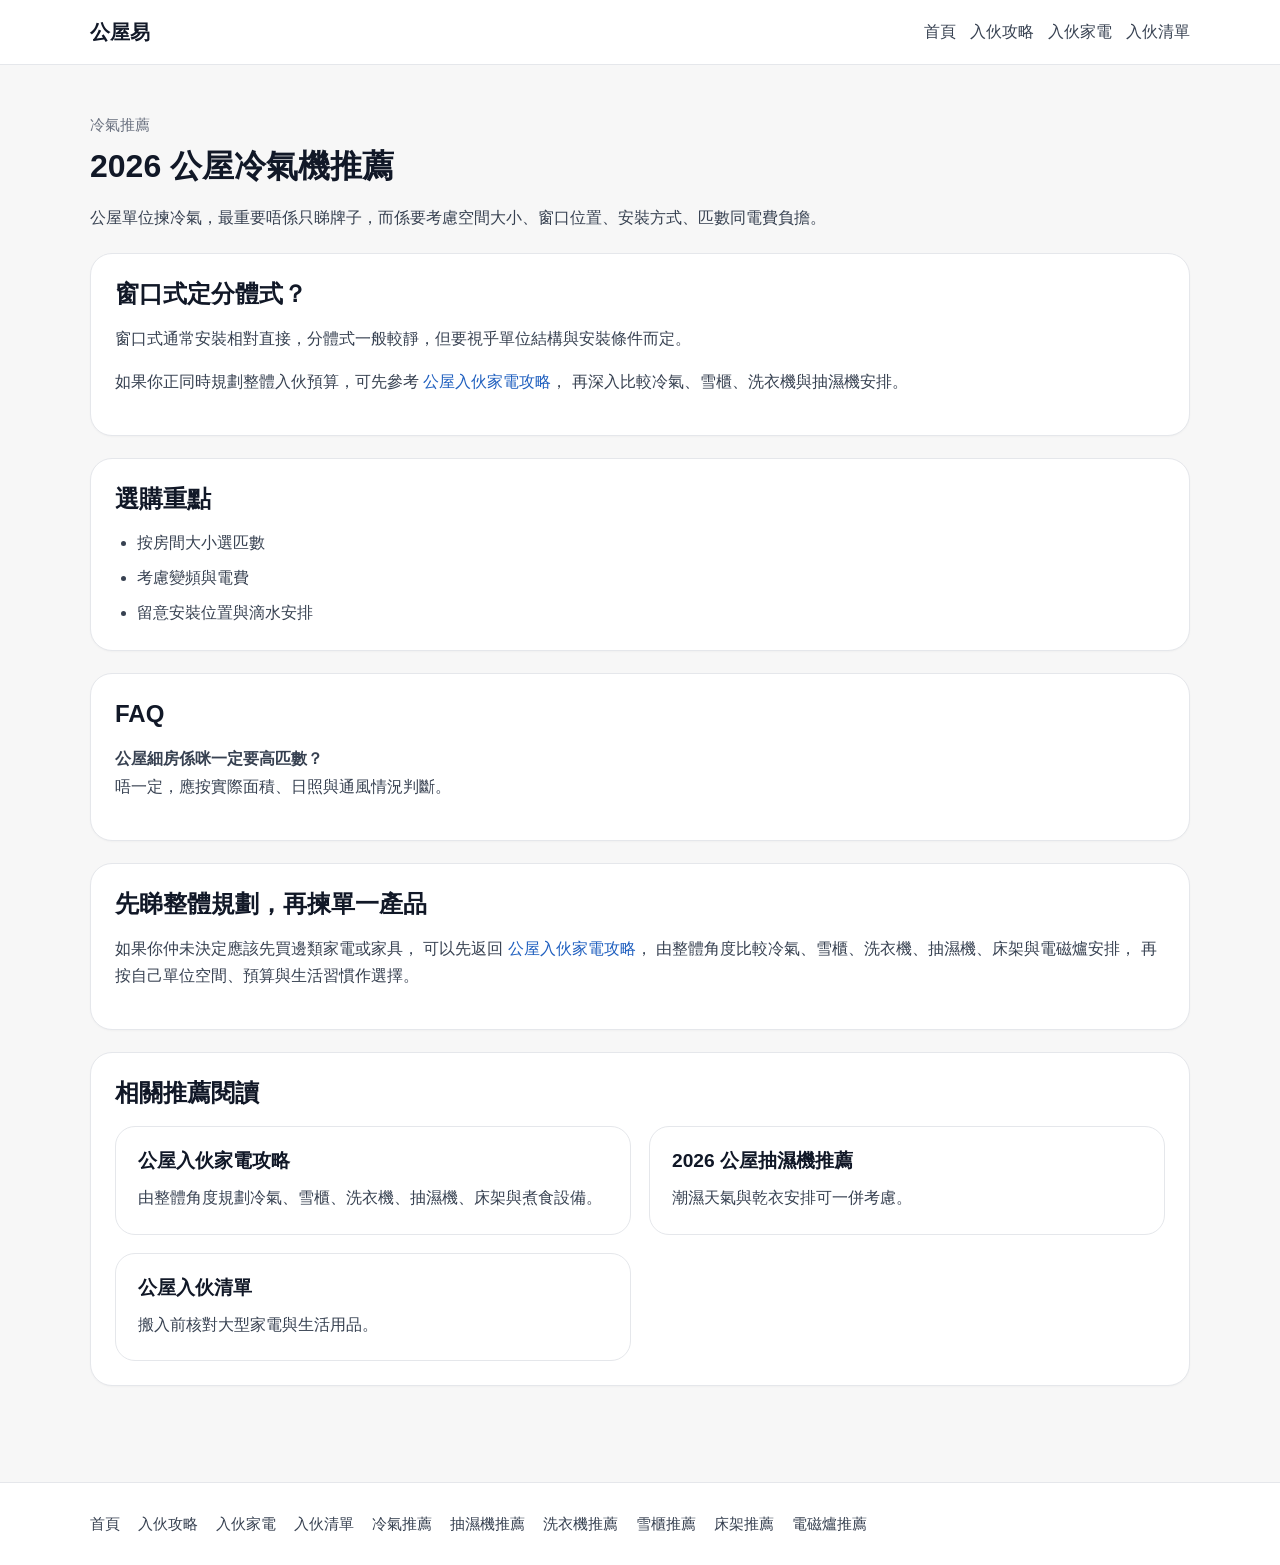
==== best-aircon-guide.html @ 8ed2018b "Add all website pages" ====
<!DOCTYPE html>
<html lang="zh-HK">
<head>
  <meta charset="UTF-8">
  <meta name="viewport" content="width=device-width, initial-scale=1.0">
  <title>2026 公屋冷氣機推薦｜窗口式、分體式、匹數點揀｜公屋易</title>
  <meta name="description" content="整理公屋冷氣機推薦與選購方向，包括窗口式、分體式、匹數、變頻與慳電考慮，協助住戶按空間與預算安排。">
  <link rel="canonical" href="https://oukii.com/best-aircon-guide.html">
  <link rel="stylesheet" href="style.css">
</head>
<body>
  <header class="topbar">
    <div class="container topbar-inner">
      <a href="index.html" class="brand">公屋易</a>
      <button class="menu-toggle" type="button" onclick="toggleMenu()" aria-label="切換選單">☰</button>
      <nav class="nav" id="navLinks">
        <a href="index.html">首頁</a>
        <a href="move-in-guide.html">入伙攻略</a>
        <a href="move-in-appliances.html">入伙家電</a>
        <a href="move-in-checklist.html">入伙清單</a>
      </nav>
    </div>
  </header>

  <main class="section">
    <div class="container">
      <p class="section-label">冷氣推薦</p>
      <h1>2026 公屋冷氣機推薦</h1>
      <p>公屋單位揀冷氣，最重要唔係只睇牌子，而係要考慮空間大小、窗口位置、安裝方式、匹數同電費負擔。</p>

      <section class="card info-card">
        <h2>窗口式定分體式？</h2>
        <p>窗口式通常安裝相對直接，分體式一般較靜，但要視乎單位結構與安裝條件而定。</p>
        <p>
          如果你正同時規劃整體入伙預算，可先參考
          <a href="move-in-appliances.html">公屋入伙家電攻略</a>，
          再深入比較冷氣、雪櫃、洗衣機與抽濕機安排。
        </p>
      </section>

      <section class="card info-card">
        <h2>選購重點</h2>
        <ul>
          <li>按房間大小選匹數</li>
          <li>考慮變頻與電費</li>
          <li>留意安裝位置與滴水安排</li>
        </ul>
      </section>

      <section class="card info-card">
        <h2>FAQ</h2>
        <p><strong>公屋細房係咪一定要高匹數？</strong><br>唔一定，應按實際面積、日照與通風情況判斷。</p>
      </section>

      <section class="card">
        <h2>先睇整體規劃，再揀單一產品</h2>
        <p>
          如果你仲未決定應該先買邊類家電或家具，
          可以先返回 <a href="move-in-appliances.html">公屋入伙家電攻略</a>，
          由整體角度比較冷氣、雪櫃、洗衣機、抽濕機、床架與電磁爐安排，
          再按自己單位空間、預算與生活習慣作選擇。
        </p>
      </section>

      <section class="card related-reading">
        <h2>相關推薦閱讀</h2>
        <div class="link-grid">
          <a class="link-card" href="move-in-appliances.html">
            <h3>公屋入伙家電攻略</h3>
            <p>由整體角度規劃冷氣、雪櫃、洗衣機、抽濕機、床架與煮食設備。</p>
          </a>
          <a class="link-card" href="best-dehumidifier-guide.html">
            <h3>2026 公屋抽濕機推薦</h3>
            <p>潮濕天氣與乾衣安排可一併考慮。</p>
          </a>
          <a class="link-card" href="move-in-checklist.html">
            <h3>公屋入伙清單</h3>
            <p>搬入前核對大型家電與生活用品。</p>
          </a>
        </div>
      </section>
    </div>
  </main>

  <footer class="footer">
    <div class="container">
      <div class="footer-links">
        <a href="index.html">首頁</a>
        <a href="move-in-guide.html">入伙攻略</a>
        <a href="move-in-appliances.html">入伙家電</a>
        <a href="move-in-checklist.html">入伙清單</a>
        <a href="best-aircon-guide.html">冷氣推薦</a>
        <a href="best-dehumidifier-guide.html">抽濕機推薦</a>
        <a href="best-washing-machine-guide.html">洗衣機推薦</a>
        <a href="best-fridge-guide.html">雪櫃推薦</a>
        <a href="best-bed-guide.html">床架推薦</a>
        <a href="best-induction-cooker-guide.html">電磁爐推薦</a>
      </div>
    </div>
  </footer>

  <script src="script.js"></script>
</body>
</html>
---- style.css ----
* {
  box-sizing: border-box;
}

body {
  margin: 0;
  font-family: "Noto Sans TC", "PingFang TC", "Microsoft JhengHei", sans-serif;
  background: #f7f7f7;
  color: #222;
  line-height: 1.7;
}

a {
  color: #1f5fbf;
  text-decoration: none;
}

a:hover {
  text-decoration: underline;
}

.container {
  width: min(1100px, 92%);
  margin: 0 auto;
}

.topbar {
  background: #ffffff;
  border-bottom: 1px solid #e5e7eb;
  position: sticky;
  top: 0;
  z-index: 100;
}

.topbar-inner {
  display: flex;
  align-items: center;
  justify-content: space-between;
  gap: 16px;
  min-height: 64px;
}

.brand {
  font-size: 1.25rem;
  font-weight: 700;
  color: #111827;
}

.nav {
  display: flex;
  flex-wrap: wrap;
  gap: 14px;
}

.nav a {
  color: #374151;
  font-weight: 500;
}

.menu-toggle {
  display: none;
  border: 1px solid #d1d5db;
  background: #fff;
  border-radius: 10px;
  padding: 8px 12px;
  cursor: pointer;
}

.section {
  padding: 32px 0 56px;
}

.section-label {
  color: #6b7280;
  font-size: 0.95rem;
  margin-bottom: 8px;
}

h1, h2, h3 {
  line-height: 1.3;
  color: #111827;
  margin-top: 0;
}

h1 {
  font-size: 2rem;
  margin-bottom: 16px;
}

h2 {
  font-size: 1.5rem;
  margin-bottom: 14px;
}

h3 {
  font-size: 1.2rem;
  margin-bottom: 10px;
}

p, li {
  font-size: 1rem;
  color: #374151;
}

.card {
  background: #ffffff;
  border: 1px solid #e5e7eb;
  border-radius: 22px;
  padding: 24px;
  margin-top: 22px;
  box-shadow: 0 1px 2px rgba(0, 0, 0, 0.03);
}

.info-card ul,
.info-card ol {
  padding-left: 1.4rem;
  margin: 0;
}

.info-card li + li {
  margin-top: 8px;
}

.link-grid {
  display: grid;
  grid-template-columns: repeat(2, minmax(0, 1fr));
  gap: 18px;
  margin-top: 16px;
}

.link-card {
  display: block;
  background: #fff;
  border: 1px solid #e5e7eb;
  border-radius: 20px;
  padding: 22px;
  transition: transform 0.15s ease, box-shadow 0.15s ease, border-color 0.15s ease;
  min-width: 0;
}

.link-card:hover {
  transform: translateY(-2px);
  box-shadow: 0 6px 18px rgba(0, 0, 0, 0.06);
  border-color: #cbd5e1;
  text-decoration: none;
}

.link-card h3 {
  margin-bottom: 10px;
  word-break: break-word;
}

.link-card p {
  margin: 0;
  word-break: break-word;
}

.related-reading .link-grid {
  margin-top: 18px;
}

.footer {
  background: #ffffff;
  border-top: 1px solid #e5e7eb;
  margin-top: 40px;
  padding: 28px 0;
}

.footer-links {
  display: flex;
  flex-wrap: wrap;
  gap: 12px 18px;
}

.footer-links a {
  color: #374151;
  font-size: 0.95rem;
}

img {
  max-width: 100%;
  height: auto;
  display: block;
}

@media (max-width: 900px) {
  .link-grid {
    grid-template-columns: 1fr;
  }
}

@media (max-width: 768px) {
  .topbar-inner {
    flex-wrap: wrap;
    align-items: flex-start;
    padding: 10px 0;
  }

  .menu-toggle {
    display: inline-block;
  }

  .nav {
    display: none;
    width: 100%;
    flex-direction: column;
    gap: 10px;
    padding-bottom: 10px;
  }

  .nav.show {
    display: flex;
  }

  h1 {
    font-size: 1.7rem;
  }

  h2 {
    font-size: 1.3rem;
  }

  .card,
  .link-card {
    padding: 18px;
  }

  .container {
    width: min(100%, 94%);
  }
}
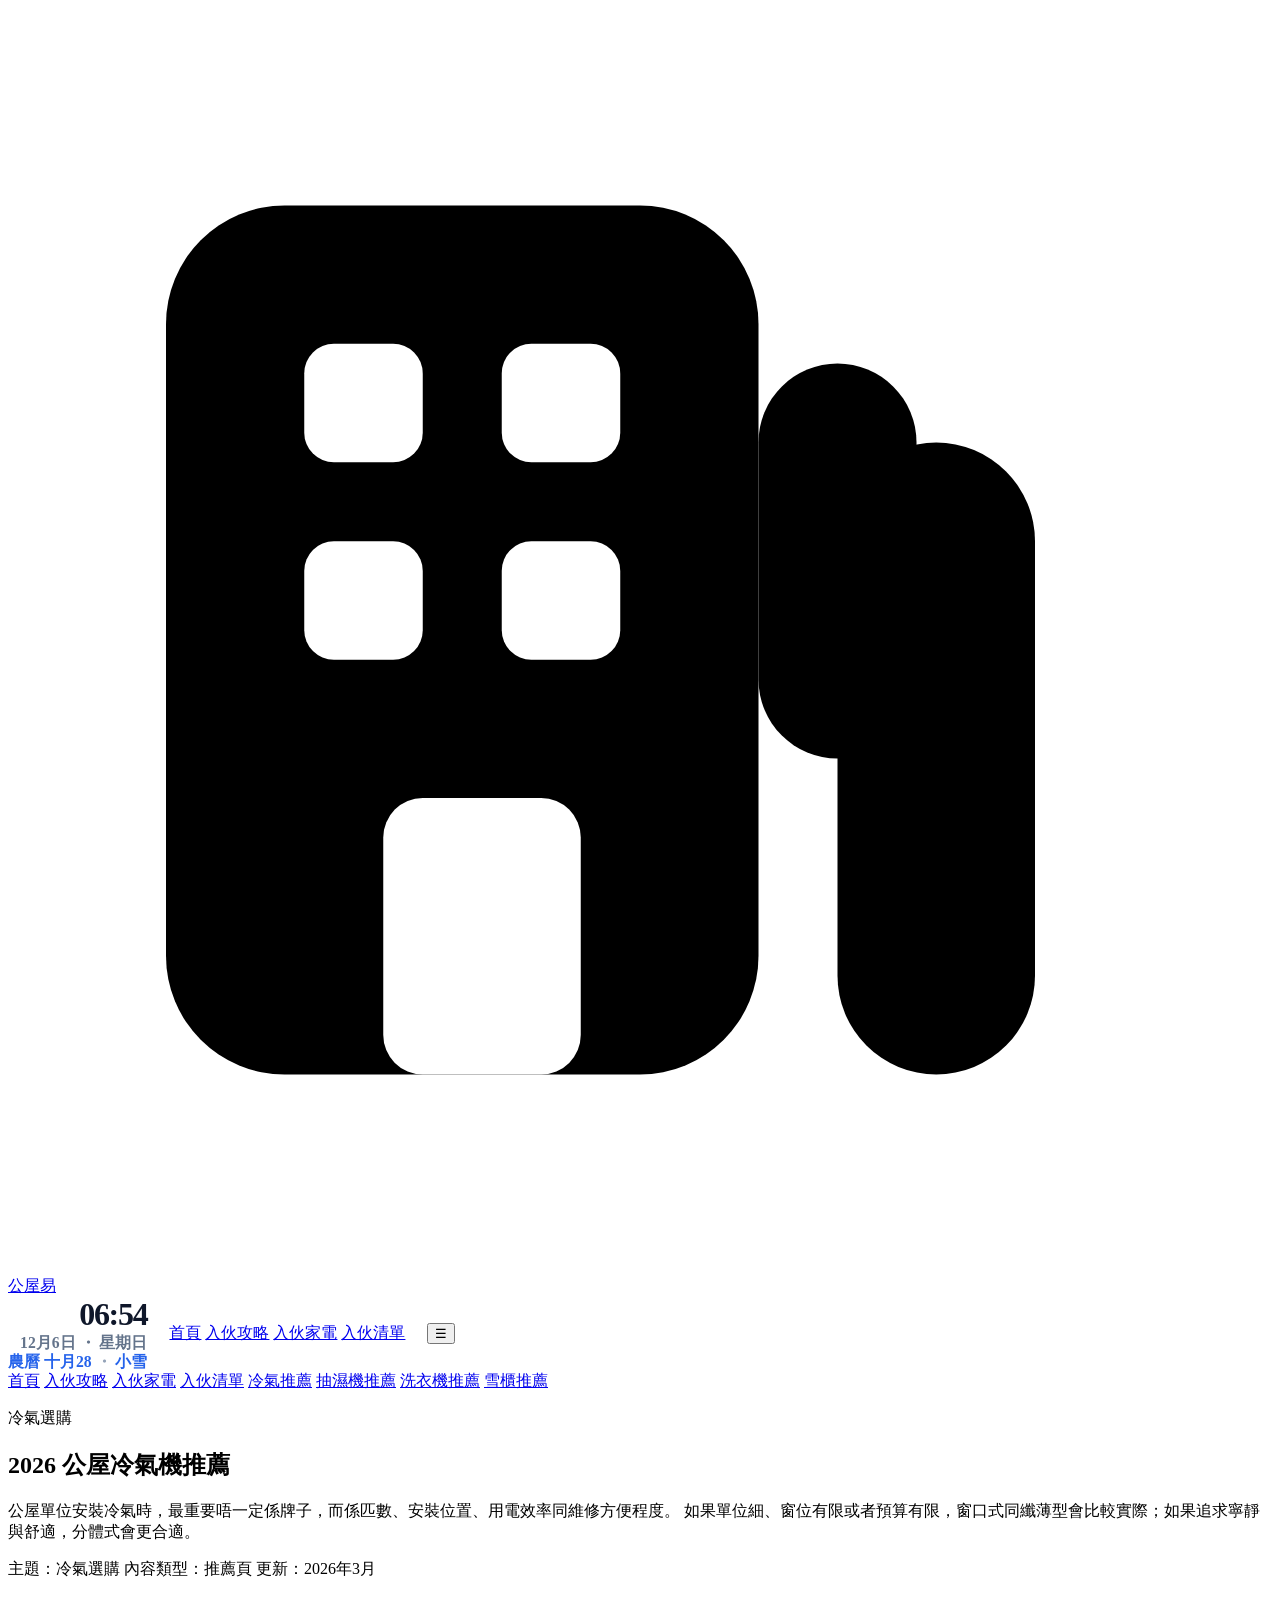
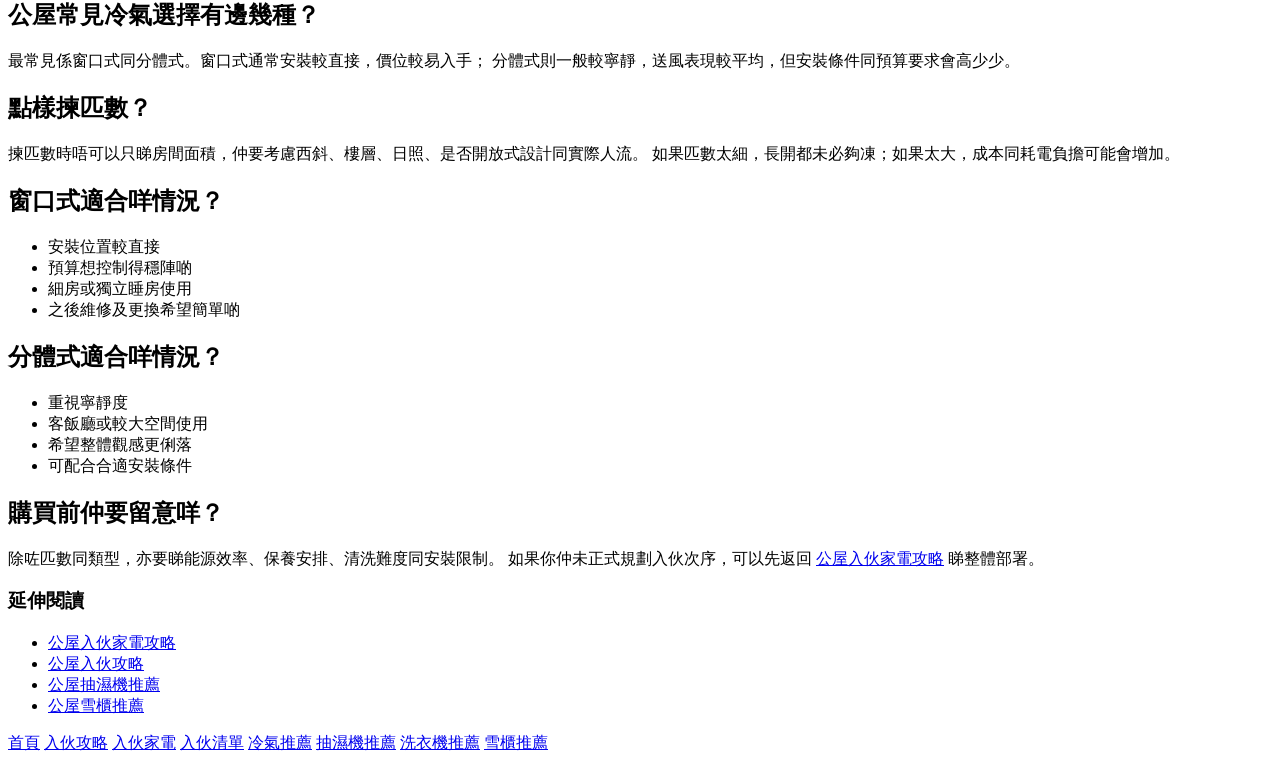
==== commit 079ebf2c: "Update website" ====
--- a/best-aircon-guide.html
+++ b/best-aircon-guide.html
@@ -3,86 +3,140 @@
 <head>
   <meta charset="UTF-8">
   <meta name="viewport" content="width=device-width, initial-scale=1.0">
-  <title>2026 公屋冷氣機推薦｜窗口式、分體式、匹數點揀｜公屋易</title>
-  <meta name="description" content="整理公屋冷氣機推薦與選購方向，包括窗口式、分體式、匹數、變頻與慳電考慮，協助住戶按空間與預算安排。">
+  <title>2026 公屋冷氣機推薦｜公屋易</title>
+  <meta name="description" content="整理適合香港公屋單位的冷氣機選購方向，包括窗口式、分體式、匹數、變頻與安裝考慮，方便按空間與預算比較。">
   <link rel="canonical" href="https://oukii.com/best-aircon-guide.html">
   <link rel="stylesheet" href="style.css">
 </head>
 <body>
-  <header class="topbar">
-    <div class="container topbar-inner">
-      <a href="index.html" class="brand">公屋易</a>
-      <button class="menu-toggle" type="button" onclick="toggleMenu()" aria-label="切換選單">☰</button>
-      <nav class="nav" id="navLinks">
-        <a href="index.html">首頁</a>
-        <a href="move-in-guide.html">入伙攻略</a>
-        <a href="move-in-appliances.html">入伙家電</a>
-        <a href="move-in-checklist.html">入伙清單</a>
-      </nav>
+  <header class="site-header">
+    <div class="container header-inner">
+      <a href="index.html" class="site-brand" aria-label="公屋易首頁">
+        <span class="brand-icon" aria-hidden="true">
+          <svg viewBox="0 0 64 64" role="img">
+            <rect x="8" y="10" width="30" height="44" rx="6"></rect>
+            <rect x="15" y="17" width="6" height="6" rx="1.5" fill="white"></rect>
+            <rect x="25" y="17" width="6" height="6" rx="1.5" fill="white"></rect>
+            <rect x="15" y="27" width="6" height="6" rx="1.5" fill="white"></rect>
+            <rect x="25" y="27" width="6" height="6" rx="1.5" fill="white"></rect>
+            <rect x="19" y="40" width="10" height="14" rx="2" fill="white"></rect>
+            <rect x="42" y="22" width="10" height="32" rx="5"></rect>
+            <rect x="38" y="18" width="8" height="20" rx="4"></rect>
+          </svg>
+        </span>
+        <span class="brand-text">公屋易</span>
+      </a>
+
+      <div class="header-right">
+        <div class="header-datetime" aria-label="日期與時間資訊">
+          <div class="datetime-time" id="hkTime">01:42</div>
+          <div class="datetime-date-line">
+            <span id="solarDate">3月12日</span>
+            <span>・</span>
+            <span id="weekday">星期四</span>
+          </div>
+          <div class="datetime-lunar-line">
+            <span id="lunarDate">農曆 正月廿四</span>
+            <span class="solar-term-dot">・</span>
+            <span id="solarTerm">驚蟄</span>
+          </div>
+        </div>
+
+        <nav class="desktop-nav" aria-label="主要導航">
+          <a href="index.html">首頁</a>
+          <a href="move-in-guide.html">入伙攻略</a>
+          <a href="move-in-appliances.html">入伙家電</a>
+          <a href="move-in-checklist.html">入伙清單</a>
+        </nav>
+
+        <button class="menu-toggle" type="button" onclick="toggleMenu()" aria-label="切換選單">☰</button>
+      </div>
     </div>
+
+    <nav class="mobile-nav" id="mobileNav" aria-label="手機導航">
+      <a href="index.html">首頁</a>
+      <a href="move-in-guide.html">入伙攻略</a>
+      <a href="move-in-appliances.html">入伙家電</a>
+      <a href="move-in-checklist.html">入伙清單</a>
+      <a href="best-aircon-guide.html">冷氣推薦</a>
+      <a href="best-dehumidifier-guide.html">抽濕機推薦</a>
+      <a href="best-washing-machine-guide.html">洗衣機推薦</a>
+      <a href="best-fridge-guide.html">雪櫃推薦</a>
+    </nav>
   </header>
 
-  <main class="section">
-    <div class="container">
-      <p class="section-label">冷氣推薦</p>
-      <h1>2026 公屋冷氣機推薦</h1>
-      <p>公屋單位揀冷氣，最重要唔係只睇牌子，而係要考慮空間大小、窗口位置、安裝方式、匹數同電費負擔。</p>
+  <main>
+    <section class="page-hero">
+      <div class="container article-shell">
+        <p class="page-kicker">冷氣選購</p>
+        <h1 class="page-title">2026 公屋冷氣機推薦</h1>
+        <p class="page-summary">
+          公屋單位安裝冷氣時，最重要唔一定係牌子，而係匹數、安裝位置、用電效率同維修方便程度。
+          如果單位細、窗位有限或者預算有限，窗口式同纖薄型會比較實際；如果追求寧靜與舒適，分體式會更合適。
+        </p>
 
-      <section class="card info-card">
-        <h2>窗口式定分體式？</h2>
-        <p>窗口式通常安裝相對直接，分體式一般較靜，但要視乎單位結構與安裝條件而定。</p>
-        <p>
-          如果你正同時規劃整體入伙預算，可先參考
-          <a href="move-in-appliances.html">公屋入伙家電攻略</a>，
-          再深入比較冷氣、雪櫃、洗衣機與抽濕機安排。
-        </p>
-      </section>
+        <div class="page-meta">
+          <span class="meta-pill">主題：冷氣選購</span>
+          <span class="meta-pill">內容類型：推薦頁</span>
+          <span class="meta-pill">更新：2026年3月</span>
+        </div>
+      </div>
+    </section>
 
-      <section class="card info-card">
-        <h2>選購重點</h2>
-        <ul>
-          <li>按房間大小選匹數</li>
-          <li>考慮變頻與電費</li>
-          <li>留意安裝位置與滴水安排</li>
-        </ul>
-      </section>
+    <section class="article-section">
+      <div class="container article-shell">
+        <article class="article-card">
+          <h2>公屋常見冷氣選擇有邊幾種？</h2>
+          <p>
+            最常見係窗口式同分體式。窗口式通常安裝較直接，價位較易入手；
+            分體式則一般較寧靜，送風表現較平均，但安裝條件同預算要求會高少少。
+          </p>
 
-      <section class="card info-card">
-        <h2>FAQ</h2>
-        <p><strong>公屋細房係咪一定要高匹數？</strong><br>唔一定，應按實際面積、日照與通風情況判斷。</p>
-      </section>
+          <h2>點樣揀匹數？</h2>
+          <p>
+            揀匹數時唔可以只睇房間面積，仲要考慮西斜、樓層、日照、是否開放式設計同實際人流。
+            如果匹數太細，長開都未必夠凍；如果太大，成本同耗電負擔可能會增加。
+          </p>
 
-      <section class="card">
-        <h2>先睇整體規劃，再揀單一產品</h2>
-        <p>
-          如果你仲未決定應該先買邊類家電或家具，
-          可以先返回 <a href="move-in-appliances.html">公屋入伙家電攻略</a>，
-          由整體角度比較冷氣、雪櫃、洗衣機、抽濕機、床架與電磁爐安排，
-          再按自己單位空間、預算與生活習慣作選擇。
-        </p>
-      </section>
+          <h2>窗口式適合咩情況？</h2>
+          <ul>
+            <li>安裝位置較直接</li>
+            <li>預算想控制得穩陣啲</li>
+            <li>細房或獨立睡房使用</li>
+            <li>之後維修及更換希望簡單啲</li>
+          </ul>
 
-      <section class="card related-reading">
-        <h2>相關推薦閱讀</h2>
-        <div class="link-grid">
-          <a class="link-card" href="move-in-appliances.html">
-            <h3>公屋入伙家電攻略</h3>
-            <p>由整體角度規劃冷氣、雪櫃、洗衣機、抽濕機、床架與煮食設備。</p>
-          </a>
-          <a class="link-card" href="best-dehumidifier-guide.html">
-            <h3>2026 公屋抽濕機推薦</h3>
-            <p>潮濕天氣與乾衣安排可一併考慮。</p>
-          </a>
-          <a class="link-card" href="move-in-checklist.html">
-            <h3>公屋入伙清單</h3>
-            <p>搬入前核對大型家電與生活用品。</p>
-          </a>
-        </div>
-      </section>
-    </div>
+          <h2>分體式適合咩情況？</h2>
+          <ul>
+            <li>重視寧靜度</li>
+            <li>客飯廳或較大空間使用</li>
+            <li>希望整體觀感更俐落</li>
+            <li>可配合合適安裝條件</li>
+          </ul>
+
+          <h2>購買前仲要留意咩？</h2>
+          <p>
+            除咗匹數同類型，亦要睇能源效率、保養安排、清洗難度同安裝限制。
+            如果你仲未正式規劃入伙次序，可以先返回
+            <a href="move-in-appliances.html">公屋入伙家電攻略</a>
+            睇整體部署。
+          </p>
+        </article>
+
+        <aside class="related-card">
+          <h3>延伸閱讀</h3>
+          <ul>
+            <li><a href="move-in-appliances.html">公屋入伙家電攻略</a></li>
+            <li><a href="move-in-guide.html">公屋入伙攻略</a></li>
+            <li><a href="best-dehumidifier-guide.html">公屋抽濕機推薦</a></li>
+            <li><a href="best-fridge-guide.html">公屋雪櫃推薦</a></li>
+          </ul>
+        </aside>
+      </div>
+    </section>
   </main>
 
-  <footer class="footer">
+  <footer class="site-footer">
     <div class="container">
       <div class="footer-links">
         <a href="index.html">首頁</a>
@@ -93,8 +147,6 @@
         <a href="best-dehumidifier-guide.html">抽濕機推薦</a>
         <a href="best-washing-machine-guide.html">洗衣機推薦</a>
         <a href="best-fridge-guide.html">雪櫃推薦</a>
-        <a href="best-bed-guide.html">床架推薦</a>
-        <a href="best-induction-cooker-guide.html">電磁爐推薦</a>
       </div>
     </div>
   </footer>
--- a/style.css
+++ b/style.css
@@ -1,231 +1,41 @@
-* {
-  box-sizing: border-box;
+.header-right {
+  display: flex;
+  align-items: center;
+  gap: 22px;
 }
 
-body {
-  margin: 0;
-  font-family: "Noto Sans TC", "PingFang TC", "Microsoft JhengHei", sans-serif;
-  background: #f7f7f7;
-  color: #222;
-  line-height: 1.7;
+.header-datetime {
+  text-align: right;
+  line-height: 1.1;
 }
 
-a {
-  color: #1f5fbf;
-  text-decoration: none;
+.datetime-time {
+  font-size: 2rem;
+  font-weight: 900;
+  color: #0f172a;
+  letter-spacing: -0.04em;
 }
 
-a:hover {
-  text-decoration: underline;
+.datetime-date-line {
+  margin-top: 2px;
+  color: #64748b;
+  font-size: 0.98rem;
+  font-weight: 600;
 }
 
-.container {
-  width: min(1100px, 92%);
-  margin: 0 auto;
+.datetime-lunar-line {
+  margin-top: 2px;
+  color: #2563eb;
+  font-size: 0.98rem;
+  font-weight: 700;
 }
 
-.topbar {
-  background: #ffffff;
-  border-bottom: 1px solid #e5e7eb;
-  position: sticky;
-  top: 0;
-  z-index: 100;
+.solar-term-dot {
+  color: #94a3b8;
 }
 
-.topbar-inner {
-  display: flex;
-  align-items: center;
-  justify-content: space-between;
-  gap: 16px;
-  min-height: 64px;
-}
-
-.brand {
-  font-size: 1.25rem;
-  font-weight: 700;
-  color: #111827;
-}
-
-.nav {
-  display: flex;
-  flex-wrap: wrap;
-  gap: 14px;
-}
-
-.nav a {
-  color: #374151;
-  font-weight: 500;
-}
-
-.menu-toggle {
-  display: none;
-  border: 1px solid #d1d5db;
-  background: #fff;
-  border-radius: 10px;
-  padding: 8px 12px;
-  cursor: pointer;
-}
-
-.section {
-  padding: 32px 0 56px;
-}
-
-.section-label {
-  color: #6b7280;
-  font-size: 0.95rem;
-  margin-bottom: 8px;
-}
-
-h1, h2, h3 {
-  line-height: 1.3;
-  color: #111827;
-  margin-top: 0;
-}
-
-h1 {
-  font-size: 2rem;
-  margin-bottom: 16px;
-}
-
-h2 {
-  font-size: 1.5rem;
-  margin-bottom: 14px;
-}
-
-h3 {
-  font-size: 1.2rem;
-  margin-bottom: 10px;
-}
-
-p, li {
-  font-size: 1rem;
-  color: #374151;
-}
-
-.card {
-  background: #ffffff;
-  border: 1px solid #e5e7eb;
-  border-radius: 22px;
-  padding: 24px;
-  margin-top: 22px;
-  box-shadow: 0 1px 2px rgba(0, 0, 0, 0.03);
-}
-
-.info-card ul,
-.info-card ol {
-  padding-left: 1.4rem;
-  margin: 0;
-}
-
-.info-card li + li {
-  margin-top: 8px;
-}
-
-.link-grid {
-  display: grid;
-  grid-template-columns: repeat(2, minmax(0, 1fr));
-  gap: 18px;
-  margin-top: 16px;
-}
-
-.link-card {
-  display: block;
-  background: #fff;
-  border: 1px solid #e5e7eb;
-  border-radius: 20px;
-  padding: 22px;
-  transition: transform 0.15s ease, box-shadow 0.15s ease, border-color 0.15s ease;
-  min-width: 0;
-}
-
-.link-card:hover {
-  transform: translateY(-2px);
-  box-shadow: 0 6px 18px rgba(0, 0, 0, 0.06);
-  border-color: #cbd5e1;
-  text-decoration: none;
-}
-
-.link-card h3 {
-  margin-bottom: 10px;
-  word-break: break-word;
-}
-
-.link-card p {
-  margin: 0;
-  word-break: break-word;
-}
-
-.related-reading .link-grid {
-  margin-top: 18px;
-}
-
-.footer {
-  background: #ffffff;
-  border-top: 1px solid #e5e7eb;
-  margin-top: 40px;
-  padding: 28px 0;
-}
-
-.footer-links {
-  display: flex;
-  flex-wrap: wrap;
-  gap: 12px 18px;
-}
-
-.footer-links a {
-  color: #374151;
-  font-size: 0.95rem;
-}
-
-img {
-  max-width: 100%;
-  height: auto;
-  display: block;
-}
-
-@media (max-width: 900px) {
-  .link-grid {
-    grid-template-columns: 1fr;
+@media (max-width: 980px) {
+  .header-datetime {
+    display: none;
   }
 }
-
-@media (max-width: 768px) {
-  .topbar-inner {
-    flex-wrap: wrap;
-    align-items: flex-start;
-    padding: 10px 0;
-  }
-
-  .menu-toggle {
-    display: inline-block;
-  }
-
-  .nav {
-    display: none;
-    width: 100%;
-    flex-direction: column;
-    gap: 10px;
-    padding-bottom: 10px;
-  }
-
-  .nav.show {
-    display: flex;
-  }
-
-  h1 {
-    font-size: 1.7rem;
-  }
-
-  h2 {
-    font-size: 1.3rem;
-  }
-
-  .card,
-  .link-card {
-    padding: 18px;
-  }
-
-  .container {
-    width: min(100%, 94%);
-  }
-}
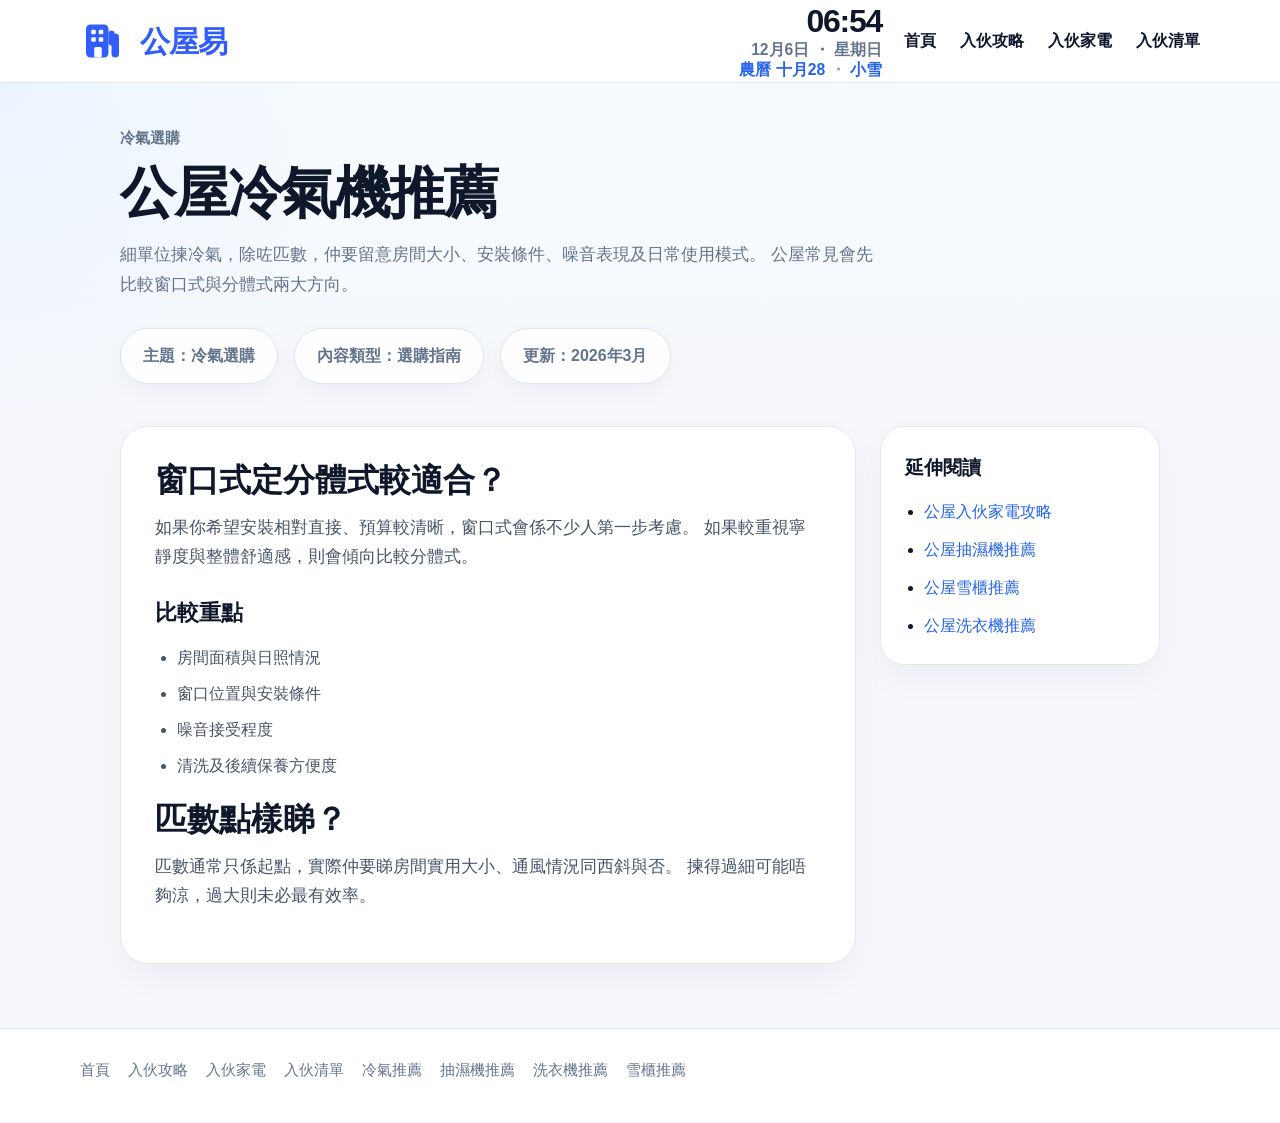
==== commit 8e044363: "Add remaining pages and final script" ====
--- a/best-aircon-guide.html
+++ b/best-aircon-guide.html
@@ -4,7 +4,7 @@
   <meta charset="UTF-8">
   <meta name="viewport" content="width=device-width, initial-scale=1.0">
   <title>2026 公屋冷氣機推薦｜公屋易</title>
-  <meta name="description" content="整理適合香港公屋單位的冷氣機選購方向，包括窗口式、分體式、匹數、變頻與安裝考慮，方便按空間與預算比較。">
+  <meta name="description" content="整理公屋冷氣機選購方向，了解窗口式與分體式、匹數、安裝與細單位使用重點。">
   <link rel="canonical" href="https://oukii.com/best-aircon-guide.html">
   <link rel="stylesheet" href="style.css">
 </head>
@@ -13,16 +13,7 @@
     <div class="container header-inner">
       <a href="index.html" class="site-brand" aria-label="公屋易首頁">
         <span class="brand-icon" aria-hidden="true">
-          <svg viewBox="0 0 64 64" role="img">
-            <rect x="8" y="10" width="30" height="44" rx="6"></rect>
-            <rect x="15" y="17" width="6" height="6" rx="1.5" fill="white"></rect>
-            <rect x="25" y="17" width="6" height="6" rx="1.5" fill="white"></rect>
-            <rect x="15" y="27" width="6" height="6" rx="1.5" fill="white"></rect>
-            <rect x="25" y="27" width="6" height="6" rx="1.5" fill="white"></rect>
-            <rect x="19" y="40" width="10" height="14" rx="2" fill="white"></rect>
-            <rect x="42" y="22" width="10" height="32" rx="5"></rect>
-            <rect x="38" y="18" width="8" height="20" rx="4"></rect>
-          </svg>
+          <img src="logo.svg" alt="公屋易標誌">
         </span>
         <span class="brand-text">公屋易</span>
       </a>
@@ -69,15 +60,15 @@
     <section class="page-hero">
       <div class="container article-shell">
         <p class="page-kicker">冷氣選購</p>
-        <h1 class="page-title">2026 公屋冷氣機推薦</h1>
+        <h1 class="page-title">公屋冷氣機推薦</h1>
         <p class="page-summary">
-          公屋單位安裝冷氣時，最重要唔一定係牌子，而係匹數、安裝位置、用電效率同維修方便程度。
-          如果單位細、窗位有限或者預算有限，窗口式同纖薄型會比較實際；如果追求寧靜與舒適，分體式會更合適。
+          細單位揀冷氣，除咗匹數，仲要留意房間大小、安裝條件、噪音表現及日常使用模式。
+          公屋常見會先比較窗口式與分體式兩大方向。
         </p>
 
         <div class="page-meta">
           <span class="meta-pill">主題：冷氣選購</span>
-          <span class="meta-pill">內容類型：推薦頁</span>
+          <span class="meta-pill">內容類型：選購指南</span>
           <span class="meta-pill">更新：2026年3月</span>
         </div>
       </div>
@@ -86,40 +77,24 @@
     <section class="article-section">
       <div class="container article-shell">
         <article class="article-card">
-          <h2>公屋常見冷氣選擇有邊幾種？</h2>
+          <h2>窗口式定分體式較適合？</h2>
           <p>
-            最常見係窗口式同分體式。窗口式通常安裝較直接，價位較易入手；
-            分體式則一般較寧靜，送風表現較平均，但安裝條件同預算要求會高少少。
+            如果你希望安裝相對直接、預算較清晰，窗口式會係不少人第一步考慮。
+            如果較重視寧靜度與整體舒適感，則會傾向比較分體式。
           </p>
 
-          <h2>點樣揀匹數？</h2>
-          <p>
-            揀匹數時唔可以只睇房間面積，仲要考慮西斜、樓層、日照、是否開放式設計同實際人流。
-            如果匹數太細，長開都未必夠凍；如果太大，成本同耗電負擔可能會增加。
-          </p>
-
-          <h2>窗口式適合咩情況？</h2>
+          <h3>比較重點</h3>
           <ul>
-            <li>安裝位置較直接</li>
-            <li>預算想控制得穩陣啲</li>
-            <li>細房或獨立睡房使用</li>
-            <li>之後維修及更換希望簡單啲</li>
+            <li>房間面積與日照情況</li>
+            <li>窗口位置與安裝條件</li>
+            <li>噪音接受程度</li>
+            <li>清洗及後續保養方便度</li>
           </ul>
 
-          <h2>分體式適合咩情況？</h2>
-          <ul>
-            <li>重視寧靜度</li>
-            <li>客飯廳或較大空間使用</li>
-            <li>希望整體觀感更俐落</li>
-            <li>可配合合適安裝條件</li>
-          </ul>
-
-          <h2>購買前仲要留意咩？</h2>
+          <h2>匹數點樣睇？</h2>
           <p>
-            除咗匹數同類型，亦要睇能源效率、保養安排、清洗難度同安裝限制。
-            如果你仲未正式規劃入伙次序，可以先返回
-            <a href="move-in-appliances.html">公屋入伙家電攻略</a>
-            睇整體部署。
+            匹數通常只係起點，實際仲要睇房間實用大小、通風情況同西斜與否。
+            揀得過細可能唔夠涼，過大則未必最有效率。
           </p>
         </article>
 
@@ -127,9 +102,9 @@
           <h3>延伸閱讀</h3>
           <ul>
             <li><a href="move-in-appliances.html">公屋入伙家電攻略</a></li>
-            <li><a href="move-in-guide.html">公屋入伙攻略</a></li>
             <li><a href="best-dehumidifier-guide.html">公屋抽濕機推薦</a></li>
             <li><a href="best-fridge-guide.html">公屋雪櫃推薦</a></li>
+            <li><a href="best-washing-machine-guide.html">公屋洗衣機推薦</a></li>
           </ul>
         </aside>
       </div>
--- a/style.css
+++ b/style.css
@@ -1,7 +1,100 @@
+* {
+  box-sizing: border-box;
+}
+
+html {
+  scroll-behavior: smooth;
+}
+
+body {
+  margin: 0;
+  font-family: "Noto Sans TC", "PingFang TC", "Microsoft JhengHei", sans-serif;
+  color: #0f172a;
+  background: #f5f7fb;
+  line-height: 1.75;
+}
+
+a {
+  color: #2563eb;
+  text-decoration: none;
+}
+
+a:hover {
+  color: #1d4ed8;
+}
+
+img {
+  max-width: 100%;
+  display: block;
+}
+
+svg {
+  display: block;
+}
+
+.container {
+  width: min(1120px, 92%);
+  margin: 0 auto;
+}
+
+.site-header {
+  position: sticky;
+  top: 0;
+  z-index: 1000;
+  background: rgba(255, 255, 255, 0.96);
+  backdrop-filter: blur(12px);
+  border-bottom: 1px solid #e2e8f0;
+}
+
+.header-inner {
+  min-height: 82px;
+  display: flex;
+  align-items: center;
+  justify-content: space-between;
+  gap: 18px;
+}
+
+.site-brand {
+  display: inline-flex;
+  align-items: center;
+  gap: 12px;
+  flex-shrink: 0;
+}
+
+.brand-icon {
+  width: 48px;
+  height: 48px;
+  min-width: 48px;
+  display: inline-flex;
+  align-items: center;
+  justify-content: center;
+  flex-shrink: 0;
+  overflow: hidden;
+}
+
+.brand-icon img {
+  width: 48px;
+  height: 48px;
+  display: block;
+}
+
+.site-brand img {
+  max-width: none;
+}
+
+.brand-text {
+  font-size: 1.9rem;
+  font-weight: 800;
+  letter-spacing: -0.04em;
+  color: #315efb;
+  line-height: 1;
+}
+
 .header-right {
   display: flex;
   align-items: center;
   gap: 22px;
+  margin-left: auto;
 }
 
 .header-datetime {
@@ -34,8 +127,559 @@
   color: #94a3b8;
 }
 
+.desktop-nav {
+  display: flex;
+  align-items: center;
+  gap: 24px;
+}
+
+.desktop-nav a {
+  color: #0f172a;
+  font-weight: 700;
+  font-size: 1rem;
+}
+
+.desktop-nav a:hover {
+  color: #315efb;
+}
+
+.menu-toggle {
+  display: none;
+  border: 1px solid #dbe3ef;
+  background: #ffffff;
+  color: #0f172a;
+  font-size: 1.3rem;
+  border-radius: 12px;
+  padding: 8px 12px;
+  cursor: pointer;
+}
+
+.mobile-nav {
+  display: none;
+  border-top: 1px solid #e2e8f0;
+  background: #ffffff;
+  padding: 10px 4%;
+}
+
+.mobile-nav a {
+  display: block;
+  padding: 12px 4px;
+  color: #1e293b;
+  font-weight: 600;
+}
+
+.mobile-nav.show {
+  display: block;
+}
+
+.hero-section {
+  padding: 56px 0 36px;
+  background:
+    radial-gradient(circle at top left, rgba(96, 165, 250, 0.16), transparent 28%),
+    radial-gradient(circle at top right, rgba(167, 139, 250, 0.12), transparent 24%),
+    linear-gradient(135deg, #edf4ff 0%, #eef7f1 100%);
+}
+
+.hero-wrap {
+  max-width: 1080px;
+}
+
+.hero-topline {
+  width: fit-content;
+  display: inline-flex;
+  align-items: center;
+  gap: 12px;
+  padding: 12px 24px;
+  border-radius: 999px;
+  background: rgba(255, 255, 255, 0.92);
+  border: 1px solid #dce5f0;
+  color: #64748b;
+  font-size: 1rem;
+  font-weight: 700;
+  box-shadow: 0 10px 25px rgba(15, 23, 42, 0.04);
+}
+
+.status-dot {
+  width: 14px;
+  height: 14px;
+  border-radius: 50%;
+  background: #22c55e;
+  display: inline-block;
+}
+
+.hero-title {
+  margin: 26px 0 18px;
+  font-size: clamp(3rem, 7vw, 6rem);
+  line-height: 0.98;
+  letter-spacing: -0.06em;
+  font-weight: 900;
+  color: #020617;
+  max-width: 11ch;
+}
+
+.highlight {
+  background: linear-gradient(135deg, #2563eb, #6d28d9);
+  -webkit-background-clip: text;
+  -webkit-text-fill-color: transparent;
+  background-clip: text;
+  color: transparent;
+}
+
+.hero-desc {
+  max-width: 980px;
+  margin: 0;
+  font-size: 1.18rem;
+  color: #64748b;
+}
+
+.hero-meta,
+.page-meta {
+  display: flex;
+  flex-wrap: wrap;
+  gap: 14px 16px;
+  margin-top: 28px;
+}
+
+.meta-pill {
+  display: inline-flex;
+  align-items: center;
+  justify-content: center;
+  padding: 13px 22px;
+  min-height: 52px;
+  border-radius: 999px;
+  background: rgba(255, 255, 255, 0.92);
+  border: 1px solid #dce5f0;
+  color: #64748b;
+  font-weight: 600;
+  box-shadow: 0 8px 24px rgba(15, 23, 42, 0.04);
+}
+
+.hero-actions {
+  display: flex;
+  flex-wrap: wrap;
+  gap: 18px;
+  margin-top: 38px;
+}
+
+.primary-btn,
+.secondary-btn {
+  display: inline-flex;
+  align-items: center;
+  justify-content: center;
+  min-height: 62px;
+  padding: 0 30px;
+  border-radius: 20px;
+  font-size: 1.08rem;
+  font-weight: 800;
+  transition: transform 0.15s ease, box-shadow 0.15s ease;
+}
+
+.primary-btn {
+  background: linear-gradient(135deg, #2f67f6, #2d5be2);
+  color: #ffffff;
+  box-shadow: 0 18px 36px rgba(47, 103, 246, 0.24);
+}
+
+.secondary-btn {
+  background: rgba(255, 255, 255, 0.92);
+  color: #0f172a;
+  border: 1px solid #dbe3ef;
+}
+
+.primary-btn:hover,
+.secondary-btn:hover,
+.feature-card:hover {
+  transform: translateY(-2px);
+}
+
+.quick-section {
+  padding: 24px 0;
+  background: linear-gradient(135deg, #eef7f1 0%, #f5f7fb 100%);
+}
+
+.quick-card,
+.feature-card,
+.faq-card,
+.article-card,
+.related-card {
+  background: #ffffff;
+  border: 1px solid #e2e8f0;
+  box-shadow: 0 14px 34px rgba(15, 23, 42, 0.04);
+}
+
+.quick-card {
+  border-radius: 30px;
+  padding: 30px 34px;
+}
+
+.quick-card h2 {
+  margin: 0 0 16px;
+  font-size: 2rem;
+  line-height: 1.15;
+}
+
+.quick-card ul {
+  margin: 0;
+  padding-left: 1.4rem;
+}
+
+.quick-card li {
+  color: #475569;
+  font-size: 1.05rem;
+}
+
+.quick-card li + li {
+  margin-top: 8px;
+}
+
+.topics-section,
+.info-section {
+  padding: 54px 0 68px;
+}
+
+.section-heading {
+  max-width: 760px;
+  margin-bottom: 28px;
+}
+
+.section-kicker,
+.page-kicker {
+  margin: 0 0 10px;
+  color: #64748b;
+  font-size: 0.95rem;
+  font-weight: 700;
+}
+
+.section-heading h2 {
+  margin: 0 0 12px;
+  font-size: clamp(2rem, 4vw, 2.8rem);
+  line-height: 1.15;
+  color: #0f172a;
+}
+
+.section-heading p {
+  margin: 0;
+  color: #64748b;
+  font-size: 1.05rem;
+}
+
+.feature-grid {
+  display: grid;
+  grid-template-columns: repeat(2, minmax(0, 1fr));
+  gap: 22px;
+}
+
+.feature-card {
+  display: block;
+  border-radius: 28px;
+  padding: 28px;
+  transition: transform 0.15s ease, box-shadow 0.15s ease, border-color 0.15s ease;
+}
+
+.feature-card:hover {
+  border-color: #c7d2fe;
+  box-shadow: 0 18px 40px rgba(59, 130, 246, 0.08);
+}
+
+.feature-icon {
+  font-size: 2rem;
+  margin-bottom: 14px;
+}
+
+.feature-card h3 {
+  margin: 0 0 10px;
+  font-size: 1.35rem;
+  line-height: 1.3;
+  color: #0f172a;
+}
+
+.feature-card p {
+  margin: 0;
+  color: #64748b;
+}
+
+.faq-card {
+  border-radius: 28px;
+  padding: 30px;
+}
+
+.faq-card p {
+  margin: 0 0 14px;
+  color: #475569;
+  font-size: 1.04rem;
+}
+
+.faq-card p:last-child {
+  margin-bottom: 0;
+}
+
+.page-hero {
+  padding: 42px 0 24px;
+  background:
+    radial-gradient(circle at top left, rgba(96, 165, 250, 0.08), transparent 26%),
+    linear-gradient(180deg, #f7fbff 0%, #f5f7fb 100%);
+}
+
+.article-shell {
+  max-width: 1040px;
+}
+
+.page-title {
+  margin: 0 0 16px;
+  font-size: clamp(2.2rem, 5vw, 3.5rem);
+  line-height: 1.1;
+  letter-spacing: -0.04em;
+  color: #0f172a;
+}
+
+.page-summary {
+  max-width: 760px;
+  margin: 0;
+  font-size: 1.08rem;
+  color: #64748b;
+}
+
+.article-section {
+  padding: 18px 0 64px;
+}
+
+.article-section .article-shell {
+  display: grid;
+  grid-template-columns: minmax(0, 1fr) 280px;
+  gap: 24px;
+  align-items: start;
+}
+
+.article-card {
+  border-radius: 28px;
+  padding: 34px;
+}
+
+.article-card h2 {
+  margin-top: 0;
+  margin-bottom: 14px;
+  font-size: 2rem;
+  line-height: 1.2;
+  color: #0f172a;
+}
+
+.article-card h3 {
+  margin: 22px 0 12px;
+  font-size: 1.35rem;
+  color: #0f172a;
+}
+
+.article-card p {
+  margin: 0 0 18px;
+  color: #475569;
+  font-size: 1.05rem;
+}
+
+.article-card ol,
+.article-card ul {
+  margin: 0 0 20px;
+  padding-left: 1.4rem;
+}
+
+.article-card li {
+  color: #475569;
+  margin-bottom: 8px;
+}
+
+.related-card {
+  position: sticky;
+  top: 100px;
+  border-radius: 24px;
+  padding: 24px;
+}
+
+.related-card h3 {
+  margin: 0 0 14px;
+  font-size: 1.2rem;
+  color: #0f172a;
+}
+
+.related-card ul {
+  margin: 0;
+  padding-left: 1.2rem;
+}
+
+.related-card li + li {
+  margin-top: 10px;
+}
+
+.site-footer {
+  padding: 28px 0 40px;
+  background: #ffffff;
+  border-top: 1px solid #e2e8f0;
+}
+
+.footer-links {
+  display: flex;
+  flex-wrap: wrap;
+  gap: 12px 18px;
+}
+
+.footer-links a {
+  color: #64748b;
+  font-size: 0.95rem;
+}
+
 @media (max-width: 980px) {
+  .header-right {
+    gap: 14px;
+  }
+
   .header-datetime {
+    display: block;
+  }
+
+  .datetime-time {
+    font-size: 1.5rem;
+  }
+
+  .datetime-date-line,
+  .datetime-lunar-line {
+    font-size: 0.82rem;
+  }
+}
+
+@media (max-width: 900px) {
+  .article-section .article-shell {
+    grid-template-columns: 1fr;
+  }
+
+  .related-card {
+    position: static;
+  }
+}
+
+@media (max-width: 768px) {
+  .desktop-nav {
     display: none;
   }
-}
+
+  .menu-toggle {
+    display: inline-flex;
+    align-items: center;
+    justify-content: center;
+    font-size: 1.6rem;
+    padding: 6px 10px;
+    border-radius: 10px;
+  }
+
+  .header-inner {
+    min-height: 76px;
+    gap: 10px;
+  }
+
+  .site-brand {
+    gap: 10px;
+  }
+
+  .brand-icon {
+    width: 38px;
+    height: 38px;
+    min-width: 38px;
+  }
+
+  .brand-icon img {
+    width: 38px;
+    height: 38px;
+  }
+
+  .brand-text {
+    font-size: 1.45rem;
+  }
+
+  .header-right {
+    gap: 10px;
+    margin-left: auto;
+  }
+
+  .header-datetime {
+    text-align: right;
+    line-height: 1.05;
+  }
+
+  .datetime-time {
+    font-size: 1.15rem;
+    font-weight: 900;
+  }
+
+  .datetime-date-line {
+    margin-top: 2px;
+    font-size: 0.72rem;
+    white-space: nowrap;
+  }
+
+  .datetime-lunar-line {
+    margin-top: 1px;
+    font-size: 0.72rem;
+    white-space: nowrap;
+  }
+
+  .solar-term-dot,
+  #solarTerm {
+    display: none;
+  }
+
+  .hero-section {
+    padding: 34px 0 32px;
+  }
+
+  .hero-topline {
+    font-size: 0.94rem;
+    padding: 10px 18px;
+  }
+
+  .hero-title {
+    margin-top: 22px;
+    font-size: clamp(2.6rem, 12vw, 4.2rem);
+    line-height: 1.04;
+    max-width: none;
+  }
+
+  .hero-desc {
+    font-size: 1.02rem;
+  }
+
+  .meta-pill {
+    width: 100%;
+    text-align: center;
+  }
+
+  .hero-actions {
+    flex-direction: column;
+  }
+
+  .primary-btn,
+  .secondary-btn {
+    width: 100%;
+    min-height: 58px;
+  }
+
+  .quick-card,
+  .feature-card,
+  .faq-card,
+  .article-card,
+  .related-card {
+    padding: 24px;
+  }
+
+  .feature-grid {
+    grid-template-columns: 1fr;
+  }
+
+  .page-hero {
+    padding: 28px 0 18px;
+  }
+
+  .page-title {
+    font-size: 2rem;
+  }
+
+  .article-card h2 {
+    font-size: 1.55rem;
+  }
+}
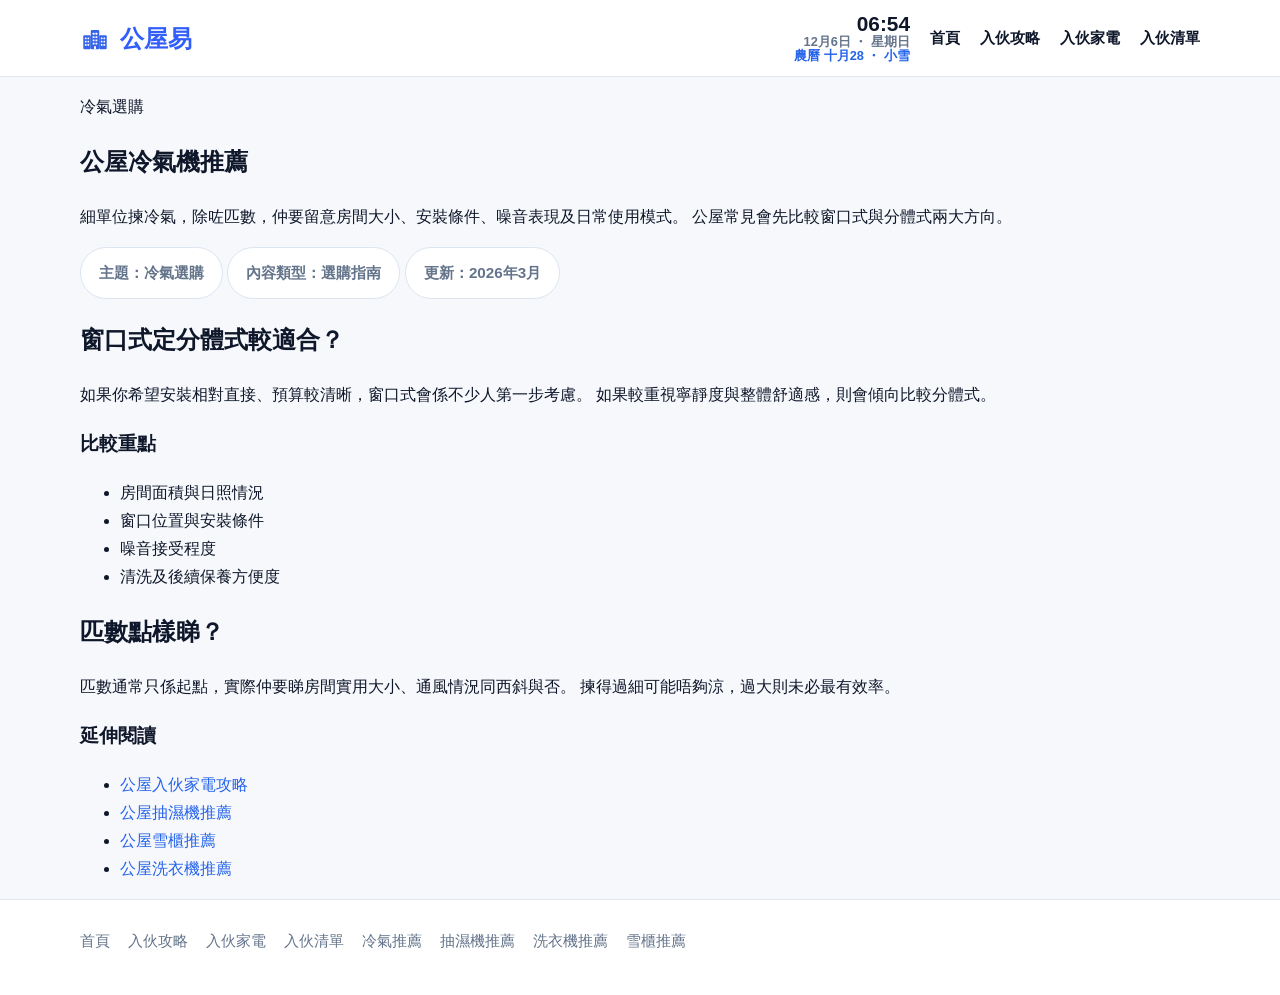
==== commit 06eeb786: "logo update all" ====
--- a/best-aircon-guide.html
+++ b/best-aircon-guide.html
@@ -13,7 +13,7 @@
     <div class="container header-inner">
       <a href="index.html" class="site-brand" aria-label="公屋易首頁">
         <span class="brand-icon" aria-hidden="true">
-          <img src="logo.svg" alt="公屋易標誌">
+          <img src="logo.svg" alt="公屋易標誌" class="site-logo" width="28" height="28">
         </span>
         <span class="brand-text">公屋易</span>
       </a>
--- a/style.css
+++ b/style.css
@@ -10,7 +10,7 @@
   margin: 0;
   font-family: "Noto Sans TC", "PingFang TC", "Microsoft JhengHei", sans-serif;
   color: #0f172a;
-  background: #f5f7fb;
+  background: #f6f8fc;
   line-height: 1.75;
 }
 
@@ -19,21 +19,15 @@
   text-decoration: none;
 }
 
-a:hover {
-  color: #1d4ed8;
-}
-
 img {
   max-width: 100%;
+  height: auto;
   display: block;
 }
 
-svg {
-  display: block;
-}
-
 .container {
-  width: min(1120px, 92%);
+  width: 92%;
+  max-width: 1120px;
   margin: 0 auto;
 }
 
@@ -42,58 +36,45 @@
   top: 0;
   z-index: 1000;
   background: rgba(255, 255, 255, 0.96);
-  backdrop-filter: blur(12px);
   border-bottom: 1px solid #e2e8f0;
+  backdrop-filter: blur(10px);
 }
 
 .header-inner {
-  min-height: 82px;
+  min-height: 76px;
   display: flex;
   align-items: center;
   justify-content: space-between;
-  gap: 18px;
+  gap: 16px;
 }
 
 .site-brand {
   display: inline-flex;
   align-items: center;
-  gap: 12px;
-  flex-shrink: 0;
-}
-
-.brand-icon {
-  width: 48px;
-  height: 48px;
-  min-width: 48px;
-  display: inline-flex;
-  align-items: center;
-  justify-content: center;
-  flex-shrink: 0;
-  overflow: hidden;
-}
-
-.brand-icon img {
-  width: 48px;
-  height: 48px;
+  gap: 10px;
+  text-decoration: none; /* 確保冇底線 */
+}
+
+.site-logo {
+  width: 30px !important;   /* 強制設定闊度 */
+  height: 30px !important;  /* 強制設定高度 */
+  min-width: 30px !important;
+  object-fit: contain;
   display: block;
 }
 
-.site-brand img {
-  max-width: none;
-}
-
 .brand-text {
-  font-size: 1.9rem;
+  font-size: 1.5rem;      /* 字體大細 */
   font-weight: 800;
-  letter-spacing: -0.04em;
   color: #315efb;
   line-height: 1;
+  padding-top: 2px;       /* 微調令文字同圖案置中對齊 */
 }
 
 .header-right {
   display: flex;
   align-items: center;
-  gap: 22px;
+  gap: 20px;
   margin-left: auto;
 }
 
@@ -103,44 +84,42 @@
 }
 
 .datetime-time {
-  font-size: 2rem;
+  font-size: 1.3rem;
   font-weight: 900;
   color: #0f172a;
-  letter-spacing: -0.04em;
+}
+
+.datetime-date-line,
+.datetime-lunar-line {
+  font-size: 0.8rem;
+  font-weight: 700;
 }
 
 .datetime-date-line {
-  margin-top: 2px;
-  color: #64748b;
-  font-size: 0.98rem;
-  font-weight: 600;
+  color: #64748b;
 }
 
 .datetime-lunar-line {
-  margin-top: 2px;
   color: #2563eb;
-  font-size: 0.98rem;
+}
+
+.desktop-nav {
+  display: flex;
+  align-items: center;
+  gap: 20px;
+}
+
+.desktop-nav a {
+  color: #0f172a;
   font-weight: 700;
-}
-
-.solar-term-dot {
-  color: #94a3b8;
-}
-
-.desktop-nav {
-  display: flex;
-  align-items: center;
-  gap: 24px;
-}
-
-.desktop-nav a {
-  color: #0f172a;
-  font-weight: 700;
-  font-size: 1rem;
-}
-
-.desktop-nav a:hover {
-  color: #315efb;
+  font-size: 0.96rem;
+  white-space: nowrap;
+}
+
+.desktop-nav a:hover,
+.site-brand:hover,
+.footer-links a:hover {
+  color: #1d4ed8;
 }
 
 .menu-toggle {
@@ -149,94 +128,90 @@
   background: #ffffff;
   color: #0f172a;
   font-size: 1.3rem;
-  border-radius: 12px;
+  border-radius: 10px;
   padding: 8px 12px;
   cursor: pointer;
 }
 
 .mobile-nav {
   display: none;
+  background: #ffffff;
   border-top: 1px solid #e2e8f0;
-  background: #ffffff;
   padding: 10px 4%;
+}
+
+.mobile-nav.show {
+  display: block;
 }
 
 .mobile-nav a {
   display: block;
-  padding: 12px 4px;
-  color: #1e293b;
+  padding: 12px 0;
+  color: #0f172a;
   font-weight: 600;
-}
-
-.mobile-nav.show {
-  display: block;
+  border-bottom: 1px solid #f1f5f9;
+}
+
+.mobile-nav a:last-child {
+  border-bottom: 0;
 }
 
 .hero-section {
-  padding: 56px 0 36px;
-  background:
-    radial-gradient(circle at top left, rgba(96, 165, 250, 0.16), transparent 28%),
-    radial-gradient(circle at top right, rgba(167, 139, 250, 0.12), transparent 24%),
-    linear-gradient(135deg, #edf4ff 0%, #eef7f1 100%);
+  padding: 56px 0 40px;
+  background: linear-gradient(135deg, #eef4ff 0%, #eef8f1 100%);
 }
 
 .hero-wrap {
-  max-width: 1080px;
+  max-width: 920px;
 }
 
 .hero-topline {
-  width: fit-content;
   display: inline-flex;
   align-items: center;
-  gap: 12px;
-  padding: 12px 24px;
+  gap: 10px;
+  padding: 10px 18px;
   border-radius: 999px;
-  background: rgba(255, 255, 255, 0.92);
+  background: #ffffff;
   border: 1px solid #dce5f0;
   color: #64748b;
-  font-size: 1rem;
+  font-size: 0.95rem;
   font-weight: 700;
-  box-shadow: 0 10px 25px rgba(15, 23, 42, 0.04);
 }
 
 .status-dot {
-  width: 14px;
-  height: 14px;
+  width: 12px;
+  height: 12px;
   border-radius: 50%;
   background: #22c55e;
   display: inline-block;
 }
 
 .hero-title {
-  margin: 26px 0 18px;
-  font-size: clamp(3rem, 7vw, 6rem);
-  line-height: 0.98;
-  letter-spacing: -0.06em;
+  margin: 24px 0 16px;
+  font-size: clamp(2.8rem, 7vw, 5.4rem);
+  line-height: 1.05;
+  letter-spacing: -0.05em;
   font-weight: 900;
   color: #020617;
-  max-width: 11ch;
+  max-width: 12ch;
 }
 
 .highlight {
-  background: linear-gradient(135deg, #2563eb, #6d28d9);
-  -webkit-background-clip: text;
-  -webkit-text-fill-color: transparent;
-  background-clip: text;
-  color: transparent;
+  color: #315efb;
 }
 
 .hero-desc {
-  max-width: 980px;
   margin: 0;
-  font-size: 1.18rem;
-  color: #64748b;
-}
-
-.hero-meta,
-.page-meta {
+  max-width: 860px;
+  font-size: 1.08rem;
+  color: #64748b;
+  line-height: 1.9;
+}
+
+.hero-meta {
   display: flex;
   flex-wrap: wrap;
-  gap: 14px 16px;
+  gap: 14px;
   margin-top: 28px;
 }
 
@@ -244,21 +219,20 @@
   display: inline-flex;
   align-items: center;
   justify-content: center;
-  padding: 13px 22px;
-  min-height: 52px;
+  padding: 12px 18px;
   border-radius: 999px;
-  background: rgba(255, 255, 255, 0.92);
+  background: #ffffff;
   border: 1px solid #dce5f0;
   color: #64748b;
-  font-weight: 600;
-  box-shadow: 0 8px 24px rgba(15, 23, 42, 0.04);
+  font-size: 0.95rem;
+  font-weight: 700;
 }
 
 .hero-actions {
   display: flex;
   flex-wrap: wrap;
-  gap: 18px;
-  margin-top: 38px;
+  gap: 16px;
+  margin-top: 34px;
 }
 
 .primary-btn,
@@ -266,24 +240,12 @@
   display: inline-flex;
   align-items: center;
   justify-content: center;
-  min-height: 62px;
-  padding: 0 30px;
-  border-radius: 20px;
-  font-size: 1.08rem;
+  min-height: 56px;
+  padding: 0 28px;
+  border-radius: 16px;
+  font-size: 1rem;
   font-weight: 800;
-  transition: transform 0.15s ease, box-shadow 0.15s ease;
-}
-
-.primary-btn {
-  background: linear-gradient(135deg, #2f67f6, #2d5be2);
-  color: #ffffff;
-  box-shadow: 0 18px 36px rgba(47, 103, 246, 0.24);
-}
-
-.secondary-btn {
-  background: rgba(255, 255, 255, 0.92);
-  color: #0f172a;
-  border: 1px solid #dbe3ef;
+  transition: transform 0.15s ease;
 }
 
 .primary-btn:hover,
@@ -292,30 +254,42 @@
   transform: translateY(-2px);
 }
 
-.quick-section {
-  padding: 24px 0;
-  background: linear-gradient(135deg, #eef7f1 0%, #f5f7fb 100%);
+.primary-btn {
+  background: #315efb;
+  color: #ffffff;
+}
+
+.secondary-btn {
+  background: #ffffff;
+  color: #0f172a;
+  border: 1px solid #dbe3ef;
+}
+
+.quick-section,
+.topics-section,
+.info-section {
+  padding: 52px 0;
 }
 
 .quick-card,
 .feature-card,
-.faq-card,
-.article-card,
-.related-card {
+.faq-card {
   background: #ffffff;
   border: 1px solid #e2e8f0;
-  box-shadow: 0 14px 34px rgba(15, 23, 42, 0.04);
-}
-
-.quick-card {
-  border-radius: 30px;
-  padding: 30px 34px;
-}
-
-.quick-card h2 {
-  margin: 0 0 16px;
-  font-size: 2rem;
-  line-height: 1.15;
+  border-radius: 24px;
+  box-shadow: 0 10px 28px rgba(15, 23, 42, 0.04);
+}
+
+.quick-card,
+.faq-card {
+  padding: 28px;
+}
+
+.quick-card h2,
+.section-heading h2 {
+  margin-top: 0;
+  color: #0f172a;
+  line-height: 1.2;
 }
 
 .quick-card ul {
@@ -325,16 +299,7 @@
 
 .quick-card li {
   color: #475569;
-  font-size: 1.05rem;
-}
-
-.quick-card li + li {
-  margin-top: 8px;
-}
-
-.topics-section,
-.info-section {
-  padding: 54px 0 68px;
+  margin-bottom: 8px;
 }
 
 .section-heading {
@@ -342,8 +307,7 @@
   margin-bottom: 28px;
 }
 
-.section-kicker,
-.page-kicker {
+.section-kicker {
   margin: 0 0 10px;
   color: #64748b;
   font-size: 0.95rem;
@@ -353,14 +317,12 @@
 .section-heading h2 {
   margin: 0 0 12px;
   font-size: clamp(2rem, 4vw, 2.8rem);
-  line-height: 1.15;
-  color: #0f172a;
-}
-
-.section-heading p {
-  margin: 0;
-  color: #64748b;
-  font-size: 1.05rem;
+}
+
+.section-heading p,
+.faq-card p {
+  color: #475569;
+  line-height: 1.85;
 }
 
 .feature-grid {
@@ -371,14 +333,8 @@
 
 .feature-card {
   display: block;
-  border-radius: 28px;
   padding: 28px;
-  transition: transform 0.15s ease, box-shadow 0.15s ease, border-color 0.15s ease;
-}
-
-.feature-card:hover {
-  border-color: #c7d2fe;
-  box-shadow: 0 18px 40px rgba(59, 130, 246, 0.08);
+  color: inherit;
 }
 
 .feature-icon {
@@ -388,124 +344,15 @@
 
 .feature-card h3 {
   margin: 0 0 10px;
-  font-size: 1.35rem;
+  color: #0f172a;
+  font-size: 1.3rem;
   line-height: 1.3;
-  color: #0f172a;
 }
 
 .feature-card p {
   margin: 0;
   color: #64748b;
-}
-
-.faq-card {
-  border-radius: 28px;
-  padding: 30px;
-}
-
-.faq-card p {
-  margin: 0 0 14px;
-  color: #475569;
-  font-size: 1.04rem;
-}
-
-.faq-card p:last-child {
-  margin-bottom: 0;
-}
-
-.page-hero {
-  padding: 42px 0 24px;
-  background:
-    radial-gradient(circle at top left, rgba(96, 165, 250, 0.08), transparent 26%),
-    linear-gradient(180deg, #f7fbff 0%, #f5f7fb 100%);
-}
-
-.article-shell {
-  max-width: 1040px;
-}
-
-.page-title {
-  margin: 0 0 16px;
-  font-size: clamp(2.2rem, 5vw, 3.5rem);
-  line-height: 1.1;
-  letter-spacing: -0.04em;
-  color: #0f172a;
-}
-
-.page-summary {
-  max-width: 760px;
-  margin: 0;
-  font-size: 1.08rem;
-  color: #64748b;
-}
-
-.article-section {
-  padding: 18px 0 64px;
-}
-
-.article-section .article-shell {
-  display: grid;
-  grid-template-columns: minmax(0, 1fr) 280px;
-  gap: 24px;
-  align-items: start;
-}
-
-.article-card {
-  border-radius: 28px;
-  padding: 34px;
-}
-
-.article-card h2 {
-  margin-top: 0;
-  margin-bottom: 14px;
-  font-size: 2rem;
-  line-height: 1.2;
-  color: #0f172a;
-}
-
-.article-card h3 {
-  margin: 22px 0 12px;
-  font-size: 1.35rem;
-  color: #0f172a;
-}
-
-.article-card p {
-  margin: 0 0 18px;
-  color: #475569;
-  font-size: 1.05rem;
-}
-
-.article-card ol,
-.article-card ul {
-  margin: 0 0 20px;
-  padding-left: 1.4rem;
-}
-
-.article-card li {
-  color: #475569;
-  margin-bottom: 8px;
-}
-
-.related-card {
-  position: sticky;
-  top: 100px;
-  border-radius: 24px;
-  padding: 24px;
-}
-
-.related-card h3 {
-  margin: 0 0 14px;
-  font-size: 1.2rem;
-  color: #0f172a;
-}
-
-.related-card ul {
-  margin: 0;
-  padding-left: 1.2rem;
-}
-
-.related-card li + li {
-  margin-top: 10px;
+  line-height: 1.8;
 }
 
 .site-footer {
@@ -523,35 +370,6 @@
 .footer-links a {
   color: #64748b;
   font-size: 0.95rem;
-}
-
-@media (max-width: 980px) {
-  .header-right {
-    gap: 14px;
-  }
-
-  .header-datetime {
-    display: block;
-  }
-
-  .datetime-time {
-    font-size: 1.5rem;
-  }
-
-  .datetime-date-line,
-  .datetime-lunar-line {
-    font-size: 0.82rem;
-  }
-}
-
-@media (max-width: 900px) {
-  .article-section .article-shell {
-    grid-template-columns: 1fr;
-  }
-
-  .related-card {
-    position: static;
-  }
 }
 
 @media (max-width: 768px) {
@@ -563,90 +381,52 @@
     display: inline-flex;
     align-items: center;
     justify-content: center;
-    font-size: 1.6rem;
-    padding: 6px 10px;
-    border-radius: 10px;
   }
 
   .header-inner {
-    min-height: 76px;
+    min-height: 72px;
     gap: 10px;
   }
 
   .site-brand {
-    gap: 10px;
-  }
-
-  .brand-icon {
-    width: 38px;
-    height: 38px;
-    min-width: 38px;
-  }
-
-  .brand-icon img {
-    width: 38px;
-    height: 38px;
-  }
-
-  .brand-text {
     font-size: 1.45rem;
+  }
+
+  .site-logo {
+    width: 32px;
+    height: 32px;
   }
 
   .header-right {
     gap: 10px;
-    margin-left: auto;
-  }
-
-  .header-datetime {
-    text-align: right;
-    line-height: 1.05;
   }
 
   .datetime-time {
-    font-size: 1.15rem;
-    font-weight: 900;
-  }
-
-  .datetime-date-line {
-    margin-top: 2px;
-    font-size: 0.72rem;
+    font-size: 1rem;
+  }
+
+  .datetime-date-line,
+  .datetime-lunar-line {
+    font-size: 0.68rem;
     white-space: nowrap;
-  }
-
-  .datetime-lunar-line {
-    margin-top: 1px;
-    font-size: 0.72rem;
-    white-space: nowrap;
-  }
-
-  .solar-term-dot,
-  #solarTerm {
-    display: none;
   }
 
   .hero-section {
     padding: 34px 0 32px;
   }
 
-  .hero-topline {
-    font-size: 0.94rem;
-    padding: 10px 18px;
-  }
-
   .hero-title {
-    margin-top: 22px;
-    font-size: clamp(2.6rem, 12vw, 4.2rem);
-    line-height: 1.04;
+    font-size: clamp(2.4rem, 12vw, 4rem);
     max-width: none;
   }
 
   .hero-desc {
-    font-size: 1.02rem;
+    font-size: 1rem;
+    line-height: 1.8;
   }
 
   .meta-pill {
     width: 100%;
-    text-align: center;
   }
 
   .hero-actions {
@@ -656,30 +436,15 @@
   .primary-btn,
   .secondary-btn {
     width: 100%;
-    min-height: 58px;
+  }
+
+  .feature-grid {
+    grid-template-columns: 1fr;
   }
 
   .quick-card,
   .feature-card,
-  .faq-card,
-  .article-card,
-  .related-card {
+  .faq-card {
     padding: 24px;
   }
-
-  .feature-grid {
-    grid-template-columns: 1fr;
-  }
-
-  .page-hero {
-    padding: 28px 0 18px;
-  }
-
-  .page-title {
-    font-size: 2rem;
-  }
-
-  .article-card h2 {
-    font-size: 1.55rem;
-  }
-}
+}
